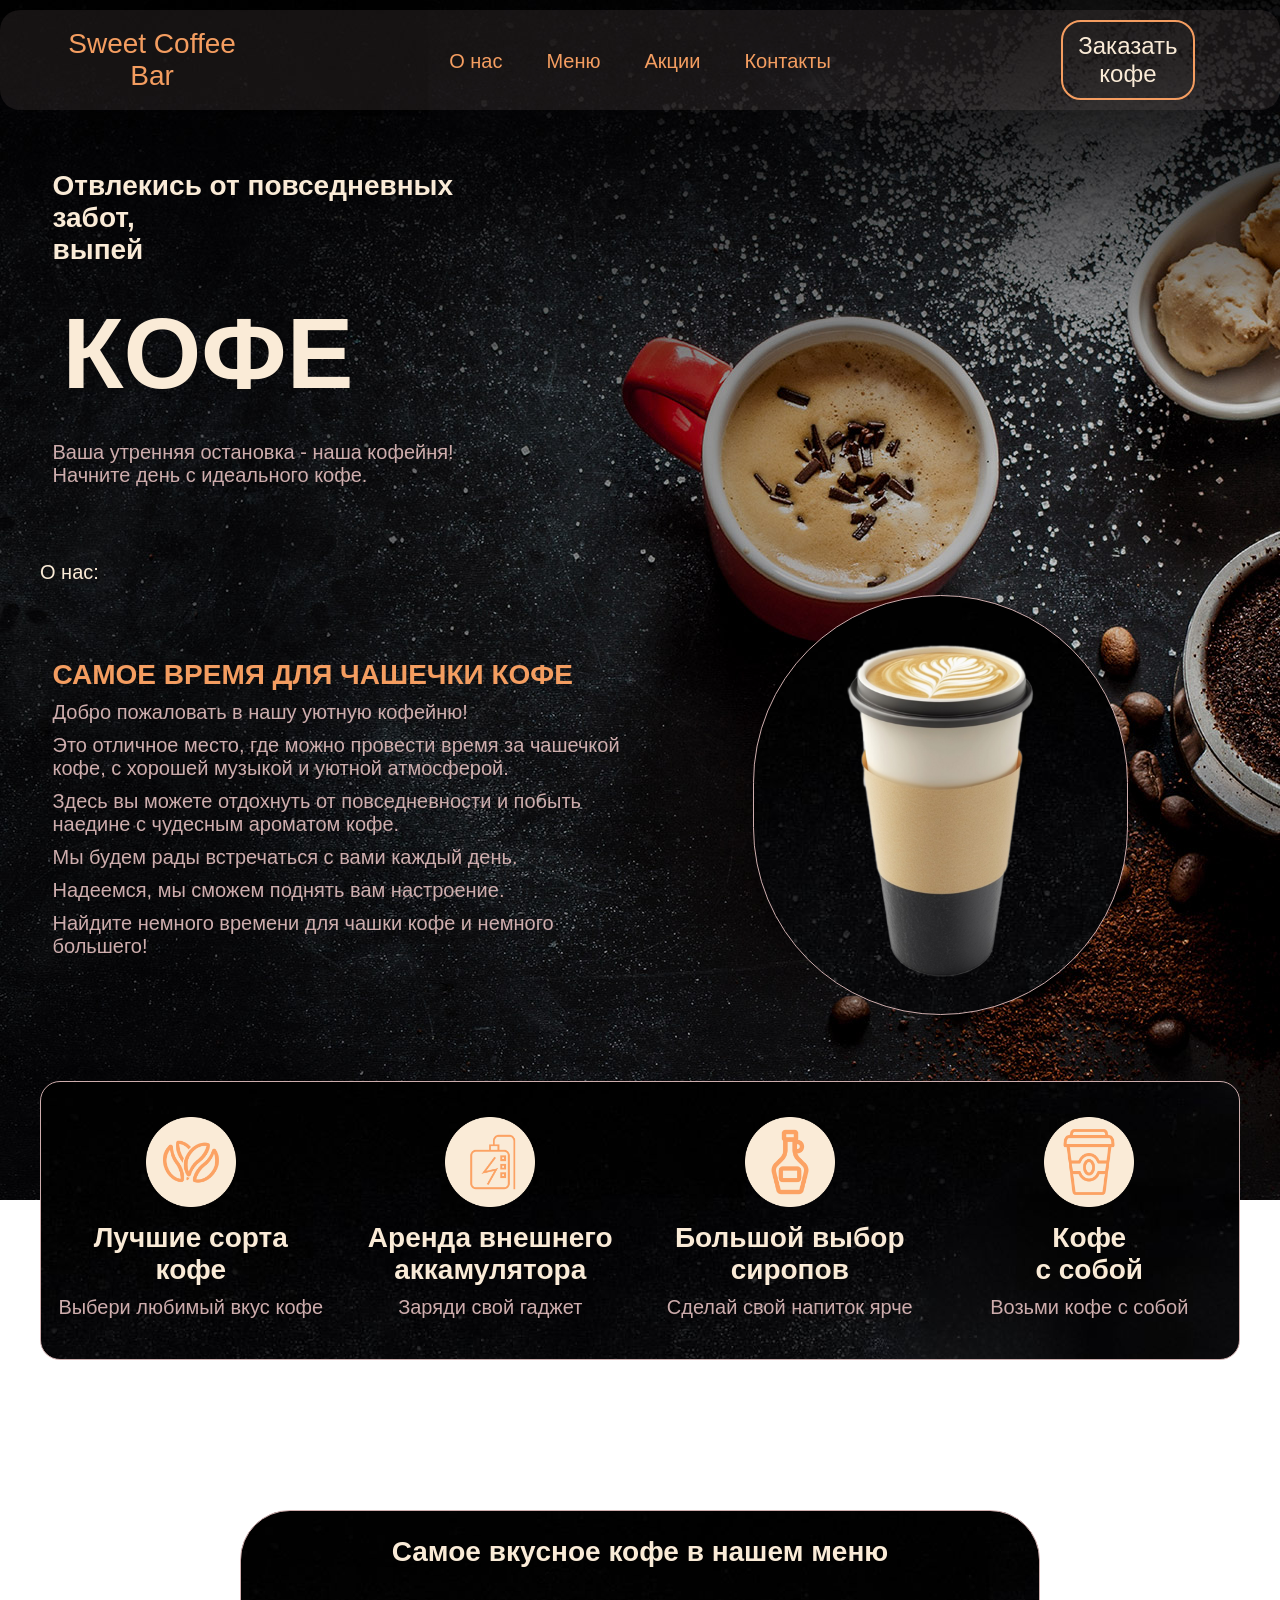
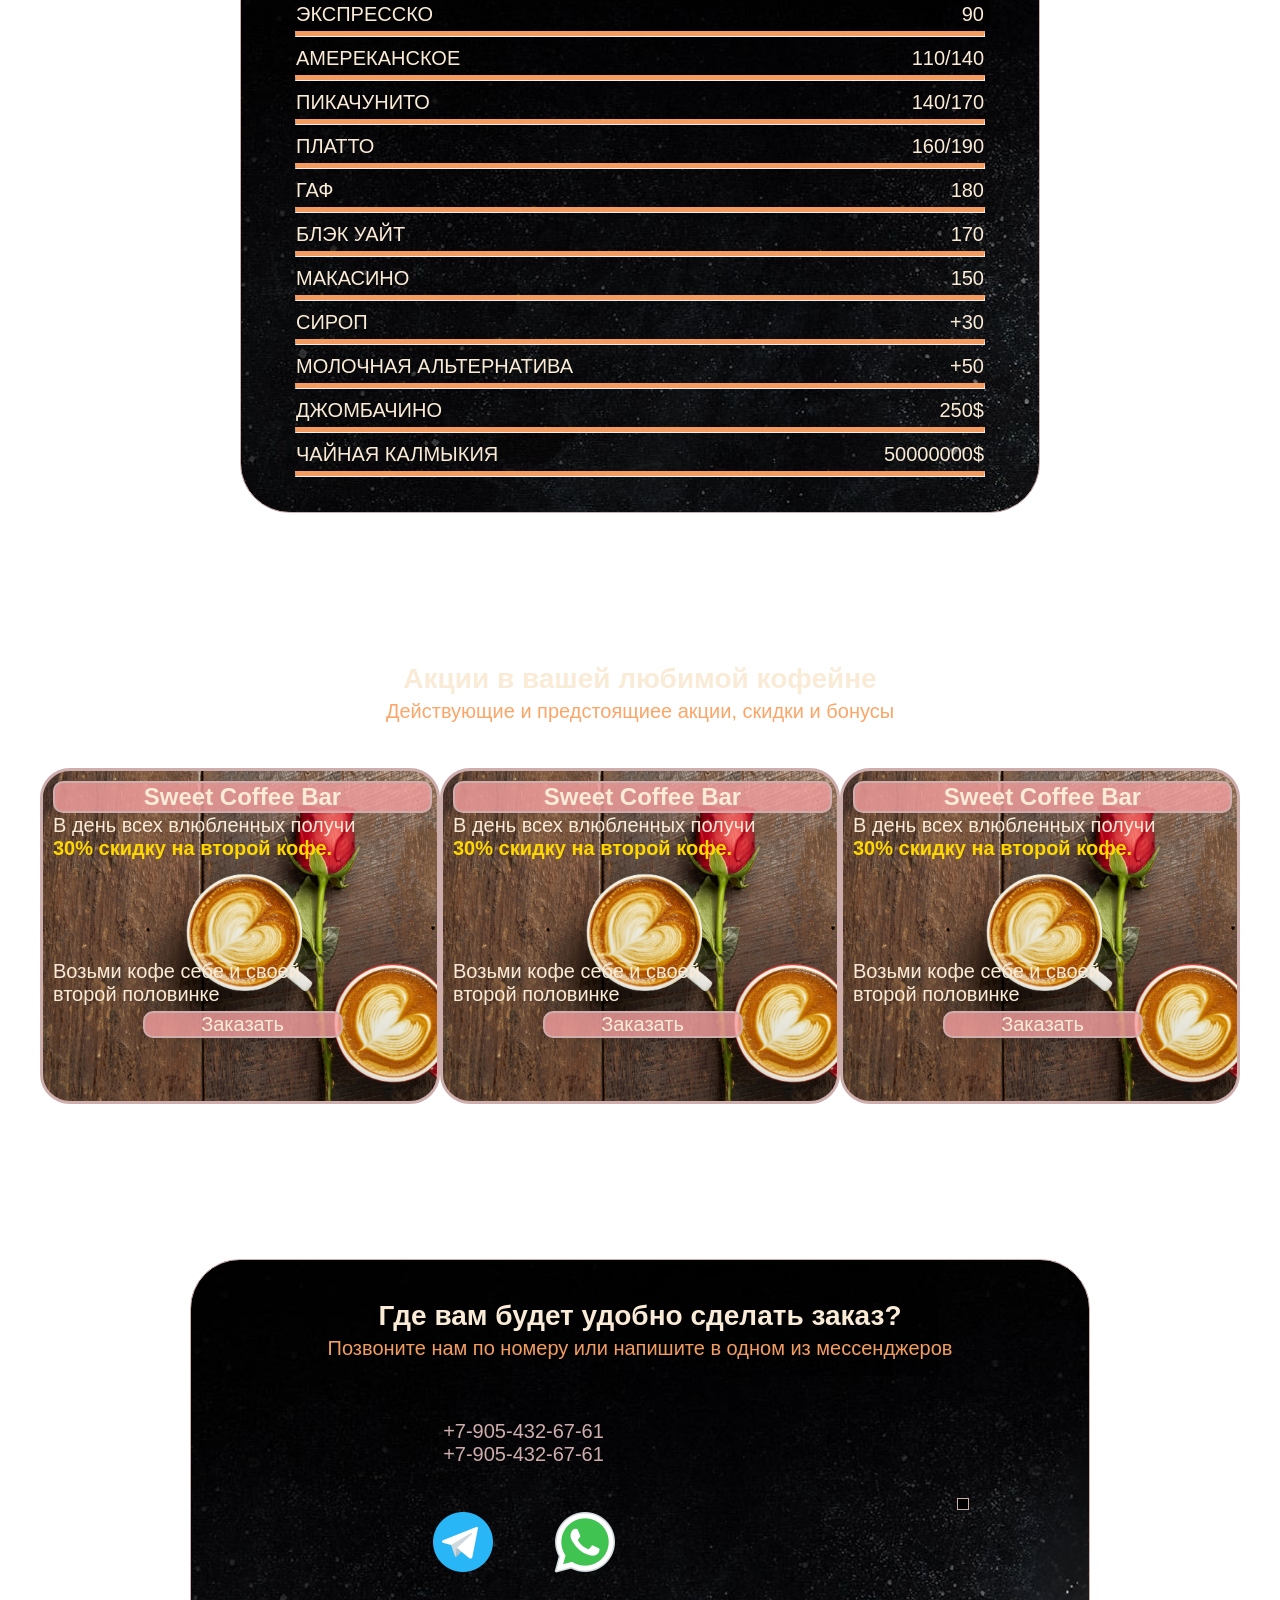
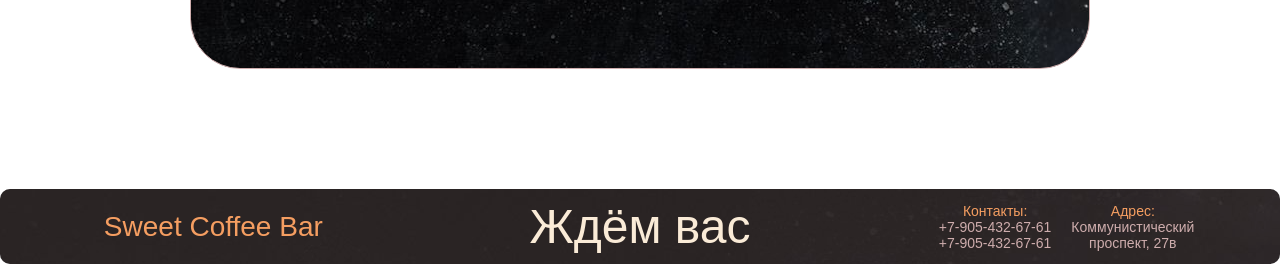
==== index.html @ d2b5ba21 "first commit" ====
<!DOCTYPE html>
<html lang="ru">
<head>
    <meta charset="UTF-8">
    <meta name="viewport" content="width=device-width, initial-scale=1.0">
    <title>Sweet Coffee Bar</title>
    <link rel="stylesheet" href="css/net.css">
    <link rel="stylesheet" href="css/style.css">
    <link rel="stylesheet" href="css/media.css">
    <link rel="shortcut icon" href="./img/icons/coffee.png" type="image/x-icon">
</head> 
<body>
    <header class="header">
        <div class="header__up row">
            <div class="header__up_logo col-2 text-h2">Sweet Coffee Bar</div>
            <ul class="header__up_menu col-8 on">
                <li><a class="header__up_menu-item text-span" href="#about">О нас</a></li>
                <li><a class="header__up_menu-item text-span" href="#menu">Меню</a></li>
                <li><a class="header__up_menu-item text-span off" href="#bonus">Акции</a></li>
                <!-- <li><a class="header__up_menu-item text-span off" href="#">Галерея</a></li> -->
                <li><a class="header__up_menu-item text-span" href="#contacts">Контакты</a></li>
            </ul>
            <div class="header__up_right col-2"><a href="#order" class="header__up_right-href text-h2">Заказать <br class="br__on_1725"> кофе</a></div>
        </div>
        <div class="container">
            <div class="header__down row">
                <div class="header__down_text col-12">
                    <h2 class="header__down_text-h2 text-h2">Отвлекись от повседневных забот, <br> выпей</h2>
                    <h1 class="header__down_text-h1 text-h1">КОФЕ</h1>
                    <p class="header__down_text-p text-p">Ваша утренняя остановка - наша кофейня! Начните день с идеального кофе.</p>
                </div>
            </div>
        </div>
    </header>
    <main>
        <section class="about" id="about">
            <div class="container">
                <span class="about__row_left-span text-span">О нас:</span>
                <div class="about__row row">
                    <div class="about__row_left col-6">
                        <h2 class="about__row_left-h2 text-h2">Самое время для чашечки кофе</h2>
                        <p class="about__row_left-p text-p">Добро пожаловать в нашу уютную кофейню!</p>
                        <p class="about__row_left-p text-p">Это отличное место, где можно провести время за чашечкой кофе, с хорошей музыкой и уютной атмосферой.</p>
                        <p class="about__row_left-p text-p text__off_960">Здесь вы можете отдохнуть от повседневности и побыть наедине с чудесным ароматом кофе.</p>
                        <p class="about__row_left-p text-p text__off_360">Мы будем рады встречаться с вами каждый день.</p>
                        <p class="about__row_left-p text-p text__off_960">Надеемся, мы сможем поднять вам настроение.</p>
                        <p class="about__row_left-p text-p text__off_710">Найдите немного времени для чашки кофе и немного большего!</p>
                    </div>
                    <div class="about__row_right col-6">
                        <img src="/img/menu__cup.png" alt="cup" class="about__row_right-cup" width="375px" height="420px">
                    </div>
                </div>
                <div class="about__row_down-flex row">
                    <div class="about__row_down-flex-item col-3">
                        <h2 class="about__row_down-flex-item-h2 text-h2">Лучшие <br class="br__on-860"> сорта <br> кофе</h2>
                        <span class="about__row_down-flex-item-span text-span about__off_860">Выбери любимый вкус кофе</span>
                    </div>
                    <div class="about__row_down-flex-item icon-2 col-3">
                        <h2 class="about__row_down-flex-item-h2 text-h2 h2_off-1380px">Аренда <br class="br__on-860"> внешнего <br> аккамулятора</h2>
                        <h2 class="about__row_down-flex-item-h2 text-h2 h2_on-1380px">Аренда <br> Power <br class="br__on-860"> Bank</h2>
                        <span class="about__row_down-flex-item-span text-span about__off_860">Заряди свой гаджет</span>
                    </div>
                    <div class="about__row_down-flex-item icon-3 col-3">
                        <h2 class="about__row_down-flex-item-h2 text-h2">Большой <br class="br__on-860"> выбор <br> сиропов</h2>
                        <span class="about__row_down-flex-item-span text-span about__off_860">Сделай свой напиток ярче</span>
                    </div>
                    <div class="about__row_down-flex-item icon-4 col-3">
                        <h2 class="about__row_down-flex-item-h2 text-h2">Кофе <br> с <br class="br__on-860"> собой</h2>
                        <span class="about__row_down-flex-item-span text-span about__off_860">Возьми кофе с собой</span>
                    </div>
                </div>
            </div>
        </section>
        <section class="menu" id="menu">
            <div class="container">
                <div class="menu__row row">
                    <div class="menu__center col-12">
                        <div class="menu__header row">
                            <h2 class="menu__header_text text-h2">Самое вкуcное кофе в нашем меню</h2>
                        </div>
                        <div class="menu__header_row row">
                            <span class="menu__header_row-item">Экспресско</span>
                            <span class="menu__header_row-item-right">90</span>
                        </div>
                        <hr>
                        <div class="menu__header_row row">
                            <span class="menu__header_row-item">Амереканское</span>
                            <span class="menu__header_row-item-right">110/140</span>
                        </div>
                        <hr>
                        <div class="menu__header_row row">
                            <span class="menu__header_row-item">Пикачунито</span>
                            <span class="menu__header_row-item-right">140/170</span>
                        </div>
                        <hr>
                        <div class="menu__header_row row">
                            <span class="menu__header_row-item">Платто</span>
                            <span class="menu__header_row-item-right">160/190</span>
                        </div>
                        <hr>
                        <div class="menu__header_row row">
                            <span class="menu__header_row-item">Гаф</span>
                            <span class="menu__header_row-item-right">180</span>
                        </div>
                        <hr>
                        <div class="menu__header_row row">
                            <span class="menu__header_row-item">Блэк Уайт</span>
                            <span class="menu__header_row-item-right">170</span>
                        </div>
                        <hr>
                        <div class="menu__header_row row">
                            <span class="menu__header_row-item">Макасино</span>
                            <span class="menu__header_row-item-right">150</span>
                        </div>
                        <hr>
                        <div class="menu__header_row row">
                            <span class="menu__header_row-item">Сироп</span>
                            <span class="menu__header_row-item-right">+30</span>
                        </div>
                        <hr>
                        <div class="menu__header_row row">
                            <span class="menu__header_row-item">Молочная альтернатива</span>
                            <span class="menu__header_row-item-right">+50</span>
                        </div>
                        <hr>
                        <div class="menu__header_row row">
                            <span class="menu__header_row-item">Джомбачино</span>
                            <span class="menu__header_row-item-right">250$</span>
                        </div>
                        <hr>
                        <div class="menu__header_row row">
                            <span class="menu__header_row-item">Чайная Калмыкия</span>
                            <span class="menu__header_row-item-right">50000000$</span>
                        </div>
                        <hr class="menu__header_hr-end">
                    </div>
                </div>
            </div>
        </section>
        <section class="bonus" id="bonus">
            <div class="container">
                <div class="bonus__header row">
                    <h2 class="bonus__header_h2 text-h2">Акции в вашей любимой кофейне</h2>
                </div>
                <div class="bonus__header row">
                    <span class="bonus__header_span text-span">Действующие и предстоящиее акции, скидки и бонусы</span>
                </div>
                <div class="bonus__cards row">
                    <div class="bonus__cards_item col-4">
                        <h3 class="bonus__cards_item-h3 text-h3">Sweet Coffee Bar</h3>
                        <span class="bonus__cards_item-span text-span">В день всех влюбленных получи <strong>30% скидку на второй кофе.</strong></span>
                        <span class="bonus__cards_item-span-bottom text-span">Возьми кофе себе и своей второй половинке</span>
                        <span class="bonus__cards_item-span-href button text-span"><a href="#order">Заказать</a></span>
                    </div>
                    <div class="bonus__cards_item col-4">
                        <h3 class="bonus__cards_item-h3 text-h3">Sweet Coffee Bar</h3>
                        <span class="bonus__cards_item-span text-span">В день всех влюбленных получи <strong>30% скидку на второй кофе.</strong></span>
                        <span class="bonus__cards_item-span-bottom text-span">Возьми кофе себе и своей второй половинке</span>
                        <span class="bonus__cards_item-span-href button text-span"><a href="#order">Заказать</a></span>
                    </div>
                    <div class="bonus__cards_item col-4">
                        <h3 class="bonus__cards_item-h3 text-h3">Sweet Coffee Bar</h3>
                        <span class="bonus__cards_item-span text-span">В день всех влюбленных получи <strong>30% скидку на второй кофе.</strong></span>
                        <span class="bonus__cards_item-span-bottom text-span">Возьми кофе себе и своей второй половинке</span>
                        <span class="bonus__cards_item-span-href button text-span"><a href="#order">Заказать</a></span>
                    </div>
                </div>
            </div>
        </section>
        <section class="gallery off-before" id="gallery">
            <div class="container">
                <div class="gallery__cards row">
                    <div class="gallery__cards_item item-1 col-3 col-Lg-6"></div>
                    <div class="gallery__cards_item item-2 col-3 col-Lg-6"></div>
                    <div class="gallery__cards_item item-3 col-3 col-Lg-6"></div>
                    <div class="gallery__cards_item item-4 col-3 col-Lg-6"></div>
                </div>
                <div class="gallery__cards row">
                    <div class="gallery__cards_item item-5 col-3 col-Lg-6"></div>
                    <div class="gallery__cards_item item-6 col-3 col-Lg-6"></div>
                    <div class="gallery__cards_item item-7 col-3 col-Lg-6"></div>
                    <div class="gallery__cards_item item-8 col-3 col-Lg-6"></div>
                </div>
            </div>
        </section>
        <section class="order" id="order">
            <div class="container">
                <div class="order__row row">
                    <h2 class="order__row-header text-h2">Где вам будет удобно сделать заказ?</h2>
                </div>
                <div class="order__row row">
                    <span class="order__row-text text-span">Позвоните нам по номеру или напишите в одном из мессенджеров</span>
                </div>
                <div class="order__row row">
                    <div class="order__row_numbers col-6">
                        <div class="order__row_left row"><a href="tel:+79054326761" class="order__row_left-number">+7-905-432-67-61  <br> +7-905-432-67-61</a></div>
                        <div class="order__row_center row">
                            <a href="https://t.me/dead_superhero?text=Привет, можно мне Калмыкано XS!">
                                <div class="order__row_center-telegram"> </div>
                            </a>
                            <a href="https://wa.me/+79054326761?text=Привет, хочу заказать кофе!">
                                <div class="order__row_center-whatsapp"></div>
                            </a>
                         </div>
                    </div>
                    <div class="order__row_map col-6">
                        <script type="text/javascript" charset="utf-8" async src="https://api-maps.yandex.ru/services/constructor/1.0/js/?um=constructor%3A5c08304b60b162e717fe103bb5849ca849bb9a42c5a1ea8b6e6deb1cf77d9bf8&amp;width=320&amp;height=240&amp;lang=ru_RU&amp;scroll=true"></script>
                    </div>
                </div>
            </div>
        </section>
    </main>
    <footer class="footer" id="contacts">
        <div class="footer__row row">
            <div class="footer__row_logo text-h2 col-4">Sweet Coffee Bar</div>
            <div class="footer__row_text text-span col-4">Ждём вас</div>
            <div class="footer__row_contacts-date col-4">
                <div class="footer__row_contacts text-span">Контакты: <br> <span class="footer__text-span"><a href="tel:+79054326761">+7-905-432-67-61</a> <br> <a href="tel:+79054326761">+7-905-432-67-61</a></span></div>
                <div class="footer__row_contacts text-span"> <a href="https://yandex.ru/maps/39/rostov-na-donu/?from=mapframe&ll=39.630713%2C47.208196&mode=usermaps&source=mapframe&um=constructor%3A5c08304b60b162e717fe103bb5849ca849bb9a42c5a1ea8b6e6deb1cf77d9bf8&utm_source=mapframe&z=18">Адрес: <br> <span class="footer__text-span">Коммунистический <br> проспект, 27в</span></a></div>
            </div>
        </div>
    </footer>
</body>
</html>
---- css/net.css ----
:root{
    --gutter: 15px;
    --bg: orange;
}
html{
    scroll-behavior: smooth;       /*Плавная прокрутка*/
    box-sizing: border-box;
    font-size: 18px;
}
*, *:before, *:after{
    box-sizing: inherit;
} 
body,p,h1,h2,h3,span,ul,ol,li{
    margin: 0;
    padding: 0;
}
/* .header{
    background-color: var(--bg);
} */
.container{
    max-width: 1700px;
    margin: 0 auto;
    padding: 0 40px;
}
.row{
    display: flex;
    flex-wrap: wrap;
}
.row > div {
    padding: 5px;
    margin: 5px auto;
    /* background-color: wheat; */
    /* border: 2px solid rgb(0, 0, 0); */
}
.col-1{
    width: calc(8.33% - var(--gutter));
}
.col-2{
    width: calc(16.67% - var(--gutter));
}
.col-3{
    width: calc(25% - var(--gutter));
}
.col-4{
    width: calc(33.33% - var(--gutter));
}
.col-5{
    width: calc(41.67% - var(--gutter));
}
.col-6{
    width: calc(50% - var(--gutter));
}
.col-7{
    width: calc(58.33% - var(--gutter));
}
.col-8{
    width: calc(66.67% - var(--gutter));
}
.col-9{
    width: calc(75% - var(--gutter));
}
.col-10{
    width: calc(83.33% - var(--gutter));
}
.col-11{
    width: calc(91.67% - var(--gutter));
}
.col-12{
    width: calc(100% - var(--gutter));
}
@media  screen and (max-width:992px) {
    .container{
        max-width: 100%;
    }
    .col-Lg-1{
        width: calc(8.33% - var(--gutter));
    }
    .col-Lg-2{
        width: calc(16.67% - var(--gutter));
    }
    .col-Lg-3{
        width: calc(25% - var(--gutter));
    }
    .col-Lg-4{
        width: calc(33.33% - var(--gutter));
    }
    .col-Lg-5{
        width: calc(41.67% - var(--gutter));
    }
    .col-Lg-6{
        width: calc(50% - var(--gutter));
    }
    .col-Lg-7{
        width: calc(58.33% - var(--gutter));
    }
    .col-Lg-8{
        width: calc(66.67% - var(--gutter));
    }
    .col-Lg-9{
        width: calc(75% - var(--gutter));
    }
    .col-Lg-10{
        width: calc(83.33% - var(--gutter));
    }
    .col-Lg-11{
        width: calc(91.67% - var(--gutter));
    }
    .col-Lg-12{
        width: calc(100% - var(--gutter));
    }
}
@media  screen and (max-width:768px) {
    .container{
        max-width: 100%;
    }
    .col-Lg-1{
        width: calc(8.33% - var(--gutter));
    }
    .col-Lg-2{
        width: calc(16.67% - var(--gutter));
    }
    .col-Lg-3{
        width: calc(25% - var(--gutter));
    }
    .col-md-4{
        width: calc(33.33% - var(--gutter));
    }
    .col-md-5{
        width: calc(41.67% - var(--gutter));
    }
    .col-md-6{
        width: calc(50% - var(--gutter));
    }
    .col-md-7{
        width: calc(58.33% - var(--gutter));
    }
    .col-md-8{
        width: calc(66.67% - var(--gutter));
    }
    .col-md-9{
        width: calc(75% - var(--gutter));
    }
    .col-md-10{
        width: calc(83.33% - var(--gutter));
    }
    .col-md-11{
        width: calc(91.67% - var(--gutter));
    }
    .col-md-12{
        width: calc(100% - var(--gutter));
    }
}
@media  screen and (max-width:576px) {
    .container{
        padding: 0 10px;
        max-width: 100%;
    }
    .col-sm-1{
        width: calc(8.33% - var(--gutter));
    }
    .col-sm-2{
        width: calc(16.67% - var(--gutter));
    }
    .col-sm-3{
        width: calc(25% - var(--gutter));
    }
    .col-sm-4{
        width: calc(33.33% - var(--gutter));
    }
    .col-sm-5{
        width: calc(41.67% - var(--gutter));
    }
    .col-sm-6{
        width: calc(50% - var(--gutter));
    }
    .col-sm-7{
        width: calc(58.33% - var(--gutter));
    }
    .col-sm-8{
        width: calc(66.67% - var(--gutter));
    }
    .col-sm-9{
        width: calc(75% - var(--gutter));
    }
    .col-sm-10{
        width: calc(83.33% - var(--gutter));
    }
    .col-sm-11{
        width: calc(91.67% - var(--gutter));
    }
    .col-sm-12{
        width: calc(100% - var(--gutter));
    }
}
---- css/style.css ----
:root{
    --accent-1: rgba(252, 162, 99, 0.97);
    --white:  antiquewhite;
    --red-gray: rgb(206, 173, 173);

}
html{   
    max-width: 1920px;
    margin: 0 auto;
}
body{
    background-image: url(../img/background.jpg);
    background-repeat: no-repeat;
    background-attachment: fixed;
    background-position-x: center;
    font-family: 'Comic Sans MS', cursive, sans-serif;
    font-size: 24px;
    font-weight: 500;
    color: var(--white);
    
}
li{
    list-style: none;
}
a{
    text-decoration: none;
    color: var(--accent-1);
}
pre{
    white-space: nowrap;
    margin: 0;
    padding: 0;
}


/* TEXT STYLE */
.text-h1{
    font-size: 164px;
}
.text-h2{
    font-size: 34px;
}
.text-h3{
    font-size: 28px;    
}
.text-p, .text-span{
    font-size: 24px;
}


/* HEADER UP*/
.header{
    padding-top: 10px;
    margin-bottom: 150px;

} 
.header__up{
    padding: 0px 50px;
    margin-bottom: 120px;
    background-color: rgba(206, 173, 173, 0.1);
    border-radius: 20px;
}
.header__up_logo{
    text-align: center;
    align-self: center;
    color: var(--accent-1);
}
.header__up_menu{
    display: flex;
    gap: 30px;
    justify-content: center;
    align-items: center;
}
.header__up_right{
    display: flex;
    align-items: center;
    justify-content: center;
}
.header__up_menu-item{
    padding: 10px 15px;
    transition: 0.5s;
    border: 2px solid transparent;
    border-radius: 20px;
}
.header__up_menu-item:hover{
    border: 2px solid var(--white);
}
.header__up_right-href  {
    text-align: center;
    color: var(--white);
    display: inline-block;
    padding: 10px 15px;
    transition: 0.5s;
    border-radius: 20px;
    border: 2px solid var(--accent-1);
}
.header__up_right-href:hover {
    transform: scale(1.02);
    background-color: transparent;
    color: var(--accent-1);
    border: 2px solid var(--accent-1);
}
.br__on_1725{
    display: none;
}
.off-before{
    display: none;
}

/* HEADER DOWN*/
.header__down {
    max-width: 490px;
    width: 100%;
}
.header__down_text {
    text-align: left;
    font-weight: 100;
}
.header__down_text-h2 {
    margin-bottom: 30px;
}
.header__down_text-h1 {
    padding-left: 10px;
    margin-bottom: 30px;
}
.header__down_text-p {
    color: var(--red-gray);
}


/* ABOUT */
.about {
    padding-top: 10px;
    margin-bottom: 75px;
}
.about__row {
    display: flex;
    justify-content: center;
    align-items: center;  
    margin-bottom: 50px;
}
.about__row_left {
    display: flex;
    flex-direction: column;
    gap: 10px;
}

.about__row_left-span {
    font-size: 30px;
    margin-bottom: 2px;
}

.about__row_left-h2 {
    text-transform: uppercase;
    color: var(--accent-1);
}

.about__row_left-p {
    color: var(--red-gray);
}

.about__row_right {
    text-align: center;
}
.about__row_right-cup {
    background-image: url(../img/background-2.png);
    border: 1px groove var(--red-gray);
    border-radius: 500px;   
}
/* ABOUT-DOWN */
.about__row_down-flex {
    padding: 30px 0;
    background-image: url(../img/background-2.png);
    border: 1px solid var(--red-gray);
    border-radius: 20px;
}
.about__row_down-flex-item {
    padding-top: 150px;
    display: flex;
    flex-direction: column;
    align-items: center;
    background-image: url(../img/icons/coffee-beans-roast-brew-svgrepo-com.png);
    background-size: 90px;
    background-repeat: no-repeat;
    background-position: top;   
}
.icon-2 {
    background-image: url(../img/icons/power-bank.png);
}
.icon-3 {
    background-image: url(../img/icons/syrup.png);
}
.icon-4 {
    background-image: url(../img/icons/coffee.png);
}

.about__row_down-flex-item-h2 {
    text-align: center;
    padding: 100px 0 10px;
}
.h2_on-1380px {
    display: none;
}
.about__row_down-flex-item-span {
    text-align: center;
    color: var(--red-gray);
}
.br__on-860{
    display: none;
}


/* MENU */
.menu {
    padding-top: 75px;
    margin-bottom: 100px;
}
.menu__header {
    padding-top: 20px;
    margin-bottom: 35px;
}
.menu__header_text {
    margin: 0 auto;
    text-align: center;
}
.menu__header_row {
    margin: 0 50px;
    display: flex;
    justify-content: space-between;
}
.menu__header_row:last-child {
    margin-bottom: 20px;
}
.menu__header_row-item {
    text-transform: uppercase;
    /* margin-bottom: 20px; */
    text-align: center;
    /* text-decoration: underline var(--accent-1) 5px;
    text-underline-offset: 10px; */
}
.menu__center.col-12{
    max-width: 800px;
    margin: 0 auto;
    background-image: url(../img/background-2.png); 
    border: 1px groove var(--red-gray);
    border-radius: 50px; 
}
hr{
    margin: 5px auto 10px;
    padding: 0;
    max-width: 690px;
    width: 95%;
    border-top: 5px solid var(--accent-1);
    color: var(--accent-1);
}
hr.menu__header_hr-end{
    margin-bottom: 30px;
}

/* BONUS */
.bonus {   
    padding-top: 50px; 
    margin-bottom: 150px;
}
.bonus__header {

}
.bonus__header_h2 {
    margin: 0 auto 5px;
}
.bonus__header_span {
    color: var(--accent-1);
    margin: 0 auto 40px;
}
.bonus__cards { 

}
.bonus__cards_item.col-4 {
    color: var(--white);
    padding-left: 10px;
    border: 3px solid var(--red-gray);
    border-radius: 30px;
    width: 495px;
    height: 420px;
    background-image: url(../img/bonus/8-march.jpg);
    background-repeat: no-repeat;
    background-size: cover;
}
.bonus__cards_item-h3 {
    margin-top: 5px;
    background-color: rgba(245, 161, 161, 0.8);
    border: 2px solid var(--red-gray);
    border-radius: 10px;
    padding: 0 5px;
    text-align: center;
    margin-bottom: 10px;
}
.bonus__cards_item-span {
    display: inline-block;
    max-width: 320px;
    margin-bottom: 120px;

}
.bonus__cards_item-span-bottom {
    display: inline-block;
    max-width: 350px;
    margin-bottom: 10px;
}
.bonus__cards_item-span-href.button{
    margin: 0 auto;
    max-width: 200px;
    text-align: center;
    display: block;
    background-color: rgba(245, 161, 161, 0.8);
    border: 2px solid var(--red-gray);
    border-radius: 10px;
    padding: 0 5px;
    transition: 0.5s;
}


.bonus__cards_item-span-href.button:hover{
    cursor: pointer;
    transform: scale(1.1);
    background-color: transparent;
    background-color: rgba(245, 161, 161, 0.8);
}
strong{
    color: rgb(254, 216, 0);
}
.bonus__cards_item-span-href.button.text-span > a{
    color: var(--white);
}

/* GALLERY */
.gallery {

}
.gallery__cards {

}
.gallery__cards_item {
    background-size: contain;
    height: 20vh;
    background-image: url(../img/Joke/Vasabi.jpg);
    background-repeat: no-repeat;

}
.item-1 {
}
.item-2 {
}
.item-3 {
}
.item-4 {
}
.item-5 {
}
.item-6 {
}
.item-7 {
}
.item-8 {
}

/* ORDER */
.order>.container {
    padding: 40px 10px;
    max-width: 900px;
    background-image: url(../img/background-2.png); 
    border: 1px groove var(--red-gray);
    border-radius: 50px; 
    margin-bottom: 120px;
}
.order__row {
    
}
.order__row-header {
    text-align: center;
    margin: 0 auto 5px;;
}
.order__row-text {
    max-width: 750px;
    text-align: center;
    margin: 0 auto 20px;
    color: var(--accent-1);
}
.order__row_left {
    width: 100%;
    justify-content: center;
    color: var(--red-gray);
    padding-top: 30px;
    margin-bottom: 40px;
}
.order__row_left-number {
    color: var(--red-gray);
}
.order__row_center{
    justify-content: center;
    align-items: center;
    display: flex;
    flex-wrap: nowrap;
    gap: 50px;
    margin-bottom: 40px;
}
.order__row_center-telegram {
    width: 72px;
    height: 72px;
    background-image: url(../img/nets/telegram.png);
    background-size: cover;
    transition: 0.5s;
}
.order__row_center-whatsapp {
    background-image: url(../img/nets/whatsapp.png);
    background-size: cover;
    width: 72px;
    height: 72px;
    transition: 0.5s;
}
.order__row_center-whatsapp:hover, .order__row_center-telegram:hover {
    transform: scale(1.1);
    cursor: pointer;
}
.order__row_map{
    align-self: center;
    border: 1px solid var(--red-gray);
    background-image: url(../img/background-2.png);
    width: auto;
}


/* FOOTER */
.footer {
    background-image: url(../img/background-2.png); 
    border-radius: 10px;
}
.footer__row{
    text-align: center;
    align-items: center;
    justify-content: center;
    /* height: 180px; */
    background-color: rgba(206, 173, 173, 0.2);
    border-radius: 10px;
}
.footer__row_logo.text-h2 {
    display: inline-block;
    color: var(--accent-1);
}
.footer__row_adress {
    display: block;
}
.footer__row_contacts-date{
    display: flex;  
    gap: 20px;
    justify-content: center;
}
.footer__row_contacts {
    display: block;
    font-size: 20px;
    color: var(--accent-1);
}
.footer__row_text {
    display: block;
    font-size: 48px;
}

.footer__text-span, .footer__text-span>a{
    color: var(--red-gray);
}
---- css/media.css ----
@media screen and (max-width:1725px){
    .header__up_logo{
        font-size: 30px;
        text-align: center;
    }
    .header__up_right-href  {
        font-size: 30px;
        text-align: center;
    }
    .header__up_menu{
        gap: 30px;
    }
    .br__on_1725{
        display: block;
    }
} 



@media screen and (max-width:1280px){
    .header{
        margin-bottom: 50px;
    } 
    .header__up{
        margin-bottom: 50px;
    }
    .header__up_menu{
        gap: 10px;
    }
    .text-h1{
        font-size: 100px;
    }
    .text-h2{
        font-size: 28px;
    }
    .text-h3{
        font-size: 24px;
    }
    .text-p, .text-span{
        font-size: 20px;
    }
    .header__up_right-href{
        font-size: 24px;
    }
    .header__down {
        max-width: 460px;
    }

    .space{
        display: none;
    }


    .menu__header_row-item{
        font-size: 20px;
    }
    .menu__header_row-item-right{
        font-size: 20px;
    }


    .bonus__cards_item.col-4 {
        width: 400px;
        height: 336px;
    }
    .bonus__cards_item-h3 {
        margin-bottom: 1px;
    }
    .bonus__cards_item-span {
        margin-bottom: 100px;
    }
    .bonus__cards_item-span-bottom {
        max-width: 300px;
        margin-bottom: 5px;
    }
    .footer__row_text {
        font-size: 48px;
    }
    .order__row_left-number {
        font-size: 20px;
    }
    .footer__row_contacts {
        max-width: 270px;
        font-size: 14px;
    }
} 
@media screen and (max-width:1080px){
    .header__up_menu{
        gap: 2px;
    }
    .text-h1{
        font-size: 72px;
    }
    .text-h2{
        font-size: 22px;
    }
    .text-h3{
        font-size: 18px;
    }
    .text-p, .text-span{
        font-size: 16px;
    }
    .header__up{
        padding: 0px 25px;
    }
    .header__up_menu-item{
        padding: 5px 8px;
    }
    .header__down {
        max-width: 380px;;
    }

    .about__row_right-cup{
        width: 300px;
        height: 320px;
    }  
    .text__off_960{
        display: none;
    }

    .menu__center.col-12{
        width: 70%;
    }
    .menu__header_row{
        margin: 0 auto;
        width: 70%;
    }
    .menu__header_row-item{
        font-size: 16px;
    }
    .menu__header_row-item-right{
        font-size: 16px;
    }
    hr{
        /* max-width: 690px; */
        width: 70%;
    }

    .bonus__cards_item-h3 {
        margin-bottom: 10px;
    }
    .bonus__cards_item-span {
        width: 70%;
        margin-bottom: 150px;
    }

    .order>.container {
        width: 80%;;
    }

    .footer {
        padding-left: 5px;
        padding-right: 5px;
    }
    .footer__row_text {
        font-size: 40px;
    }
    .footer__row_contacts {
        font-size: 12px;
    }
}  

@media screen and (max-width:860px){
    .br__on-860{
        display: block;
    }
    .about__row_down-flex-item-span {
        max-width: 140px;
        text-align: center;
    }
    .about__off_860{
        display: none;
    }
    .footer__row_contacts-date{
        flex-direction: column;
    }
}

@media screen and (max-width:750px){
    .off{
        display: none;
    }
    .header__up{
        margin: 0px 20px 120px;
    }
    .header__up_right-href  {
        padding: 5px 8px;
        font-size: 18px;
    }
    .header__up_right.col-2{
        align-self: center;
        margin: 0 auto;
        padding: 0;
    }
    .text__off_710{
        display: none;
      }

    .about__row_down-flex{
        display: grid;
        grid-template-columns: repeat(2, 1fr);
        grid-template-rows: repeat(2, 1fr);
    }
    .col-3{
        width: 100%;
    }
    .about__row_down-flex {
        padding: 30px 70px;
        margin-left: 50px ;
        margin-right: 50px;

    }
    .about__row_down-flex-item-h2 {
        padding-bottom: 0;
    }
    .about__row_down-flex-item-span {
        margin-bottom: 20px;
    }
    .about__row_right-cup{
        width: 200px;
        height: 220px;
    }  

    .menu__header_text {
        max-width: 250px;
    }
    .menu__header_row-item{
        font-size: 10px;
    }
    .menu__header_row-item-right{
        font-size: 10px;
    }

    .order__row_right{
        gap: 30px;
    }
    .order__row-header {
        width: 70%;
    }
    .order__row-text {
        width: 80%;
    }
    .order__row_right-telegram {
        width: 48px;
        height: 48px;
    }
    .order__row_right-whatsapp {
        width: 48px;
        height: 48px;
    }
    .footer__row{
        height: 180px;
    }
    .footer__row_text {
        font-size: 25px;
    }
    .footer__row_logo.text-h2 {
        width: 110px;
    }


    .header__up.row{
        margin-bottom: 60px;
    }
    .header{
        margin-bottom: 50px;
    }
    .about {
        margin-bottom: 10px;
    }
    .menu {
        padding-top: 50px;
        margin-bottom: 10px;
    }
    .bonus {   
        padding-top: 50px; 
        margin-bottom: 10px;
    }
    .bonus__header_span {
        margin-bottom:20px;
    }
    .order {
        padding-top: 50px;
        margin-bottom: 50px;
    }
    .order>.container {

        margin-bottom: 0px;
    }
}   
@media screen and (max-width:550px){
    .text-h1{
        font-size: 48px;
    }
    .text-h2{
        font-size: 14px;
    }
    .text-h3{
        font-size: 13px;
    }
    .text-p, .text-span{
        font-size: 12px;
    }
    .header{
        margin-bottom: 30px;
    } 
    .header__up{
        margin-bottom: 30px;
    }
    .header__down {
        max-width: 280px;
    }
    .header__up_right-href  {
        font-size: 10px;
    }
    .about__row_down-flex{
        padding: 20px 0;
        grid-template-columns: repeat(1, 1fr);
    }

    .order__row_left-number {
        font-size: 14px;
    }
    .order__row {
        display: flex;
        flex-direction: column;
    }
    .footer__row_text {
        font-size: 34px;
    }
    .footer__row_logo.text-h2 {
        font-size: 24px;
    }
    .order__row_center-telegram, .order__row_center-whatsapp {
        width: 48px;
        height: 48px;
   
} 

@media screen and (max-width:360px){
    .text__off_360{
        display: none;
    }
    .br__on-860{
        display: none
    }
}
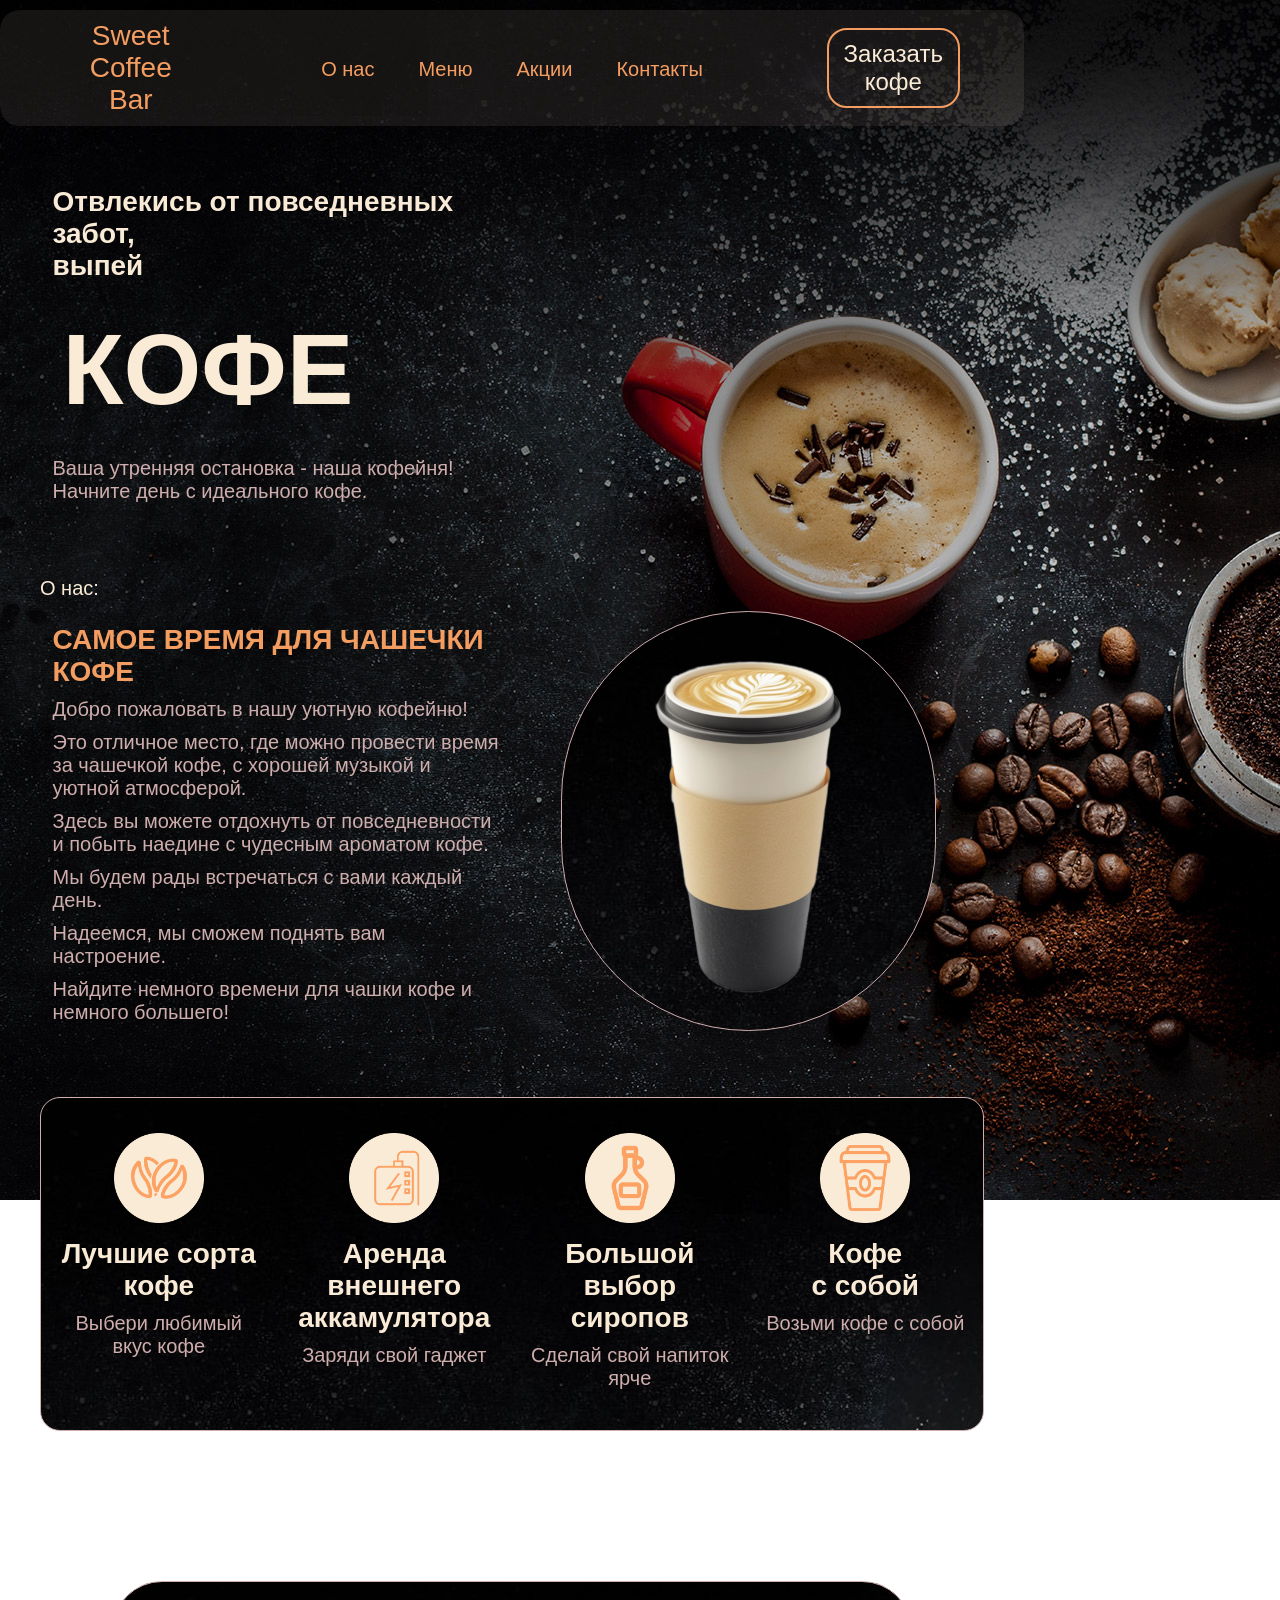
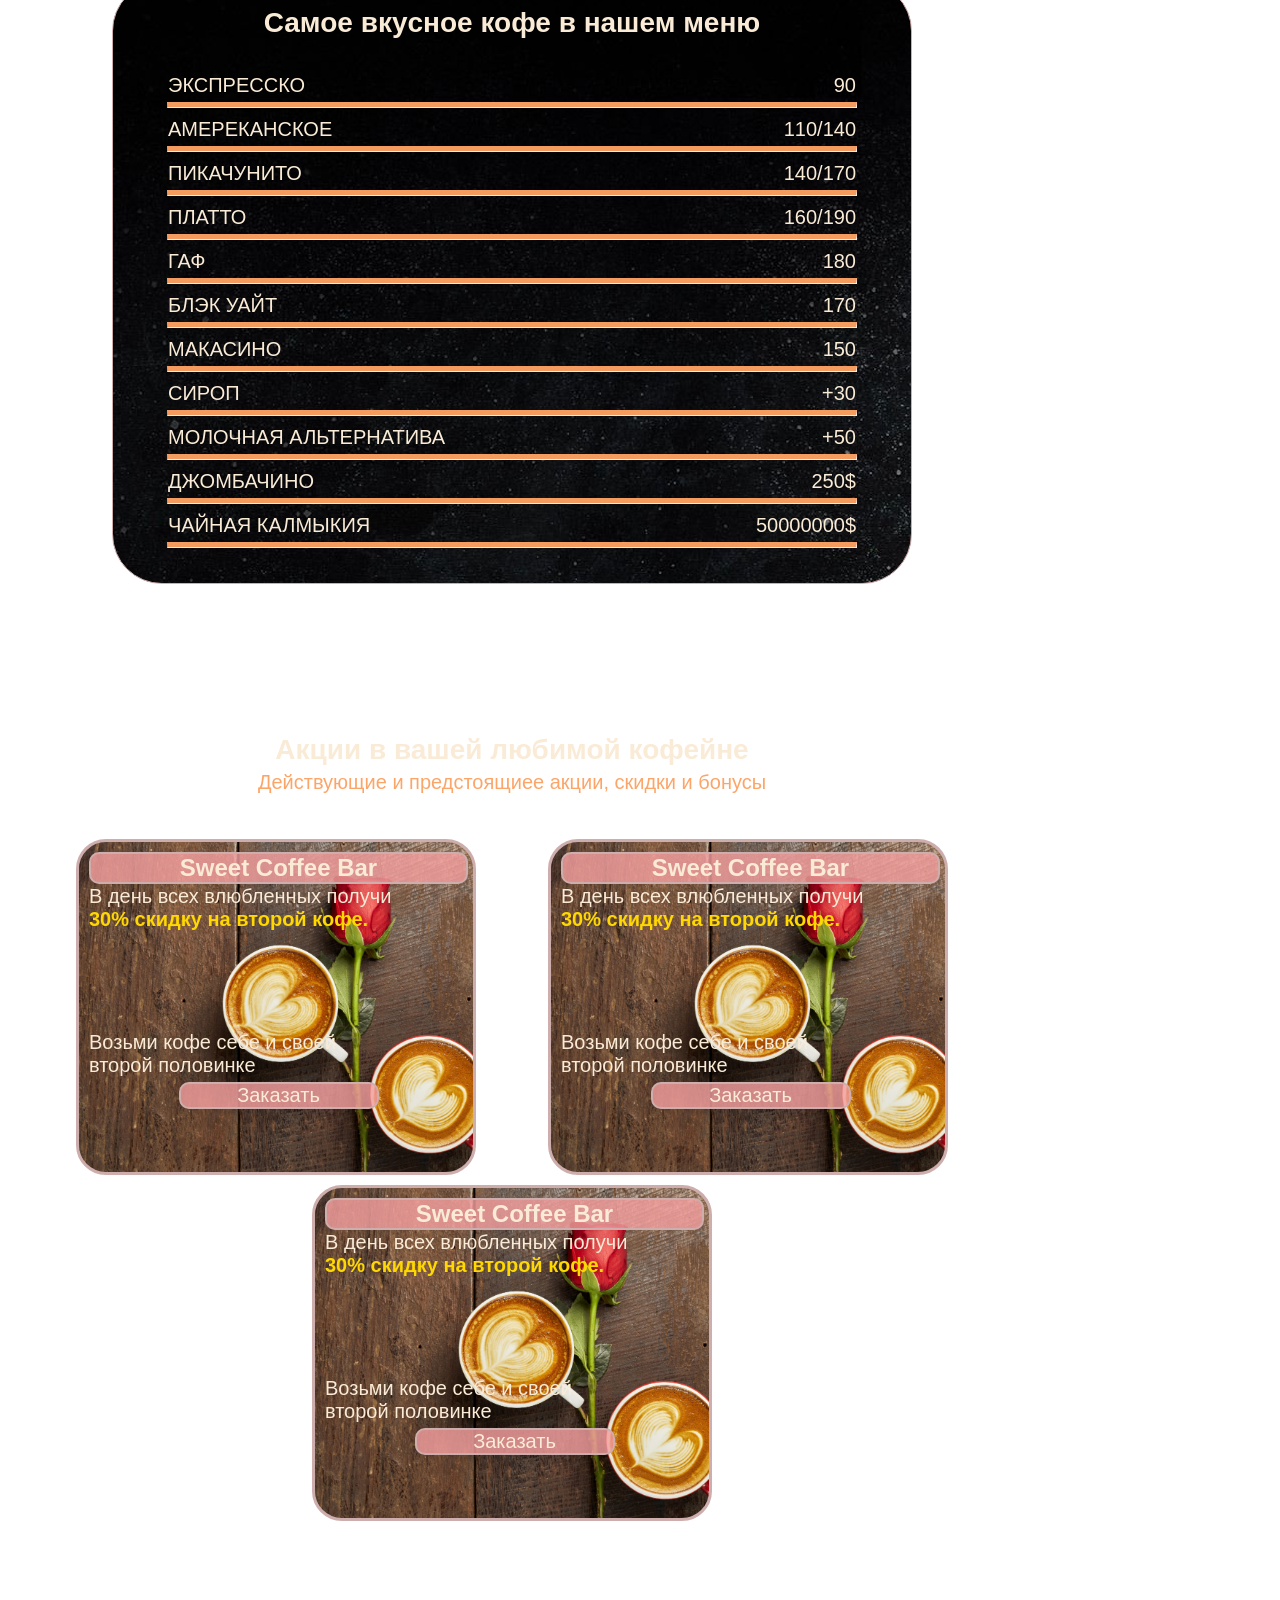
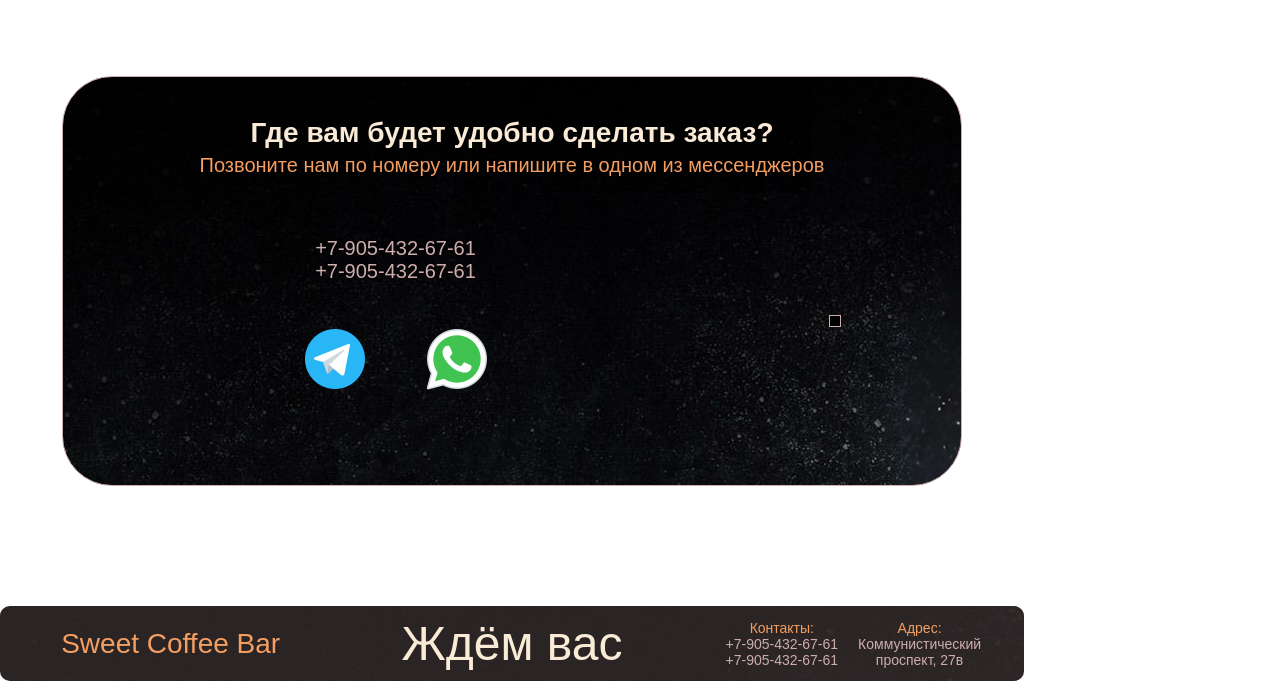
==== commit 053a79fb: "last commit" ====
--- a/index.html
+++ b/index.html
@@ -47,7 +47,7 @@
                         <p class="about__row_left-p text-p text__off_710">Найдите немного времени для чашки кофе и немного большего!</p>
                     </div>
                     <div class="about__row_right col-6">
-                        <img src="/img/menu__cup.png" alt="cup" class="about__row_right-cup" width="375px" height="420px">
+                        <img src="img/menu__cup.png" alt="cup" class="about__row_right-cup" width="375px" height="420px">
                     </div>
                 </div>
                 <div class="about__row_down-flex row">
--- a/css/style.css
+++ b/css/style.css
@@ -9,6 +9,7 @@
     margin: 0 auto;
 }
 body{
+    width: 80%;
     background-image: url(../img/background.jpg);
     background-repeat: no-repeat;
     background-attachment: fixed;
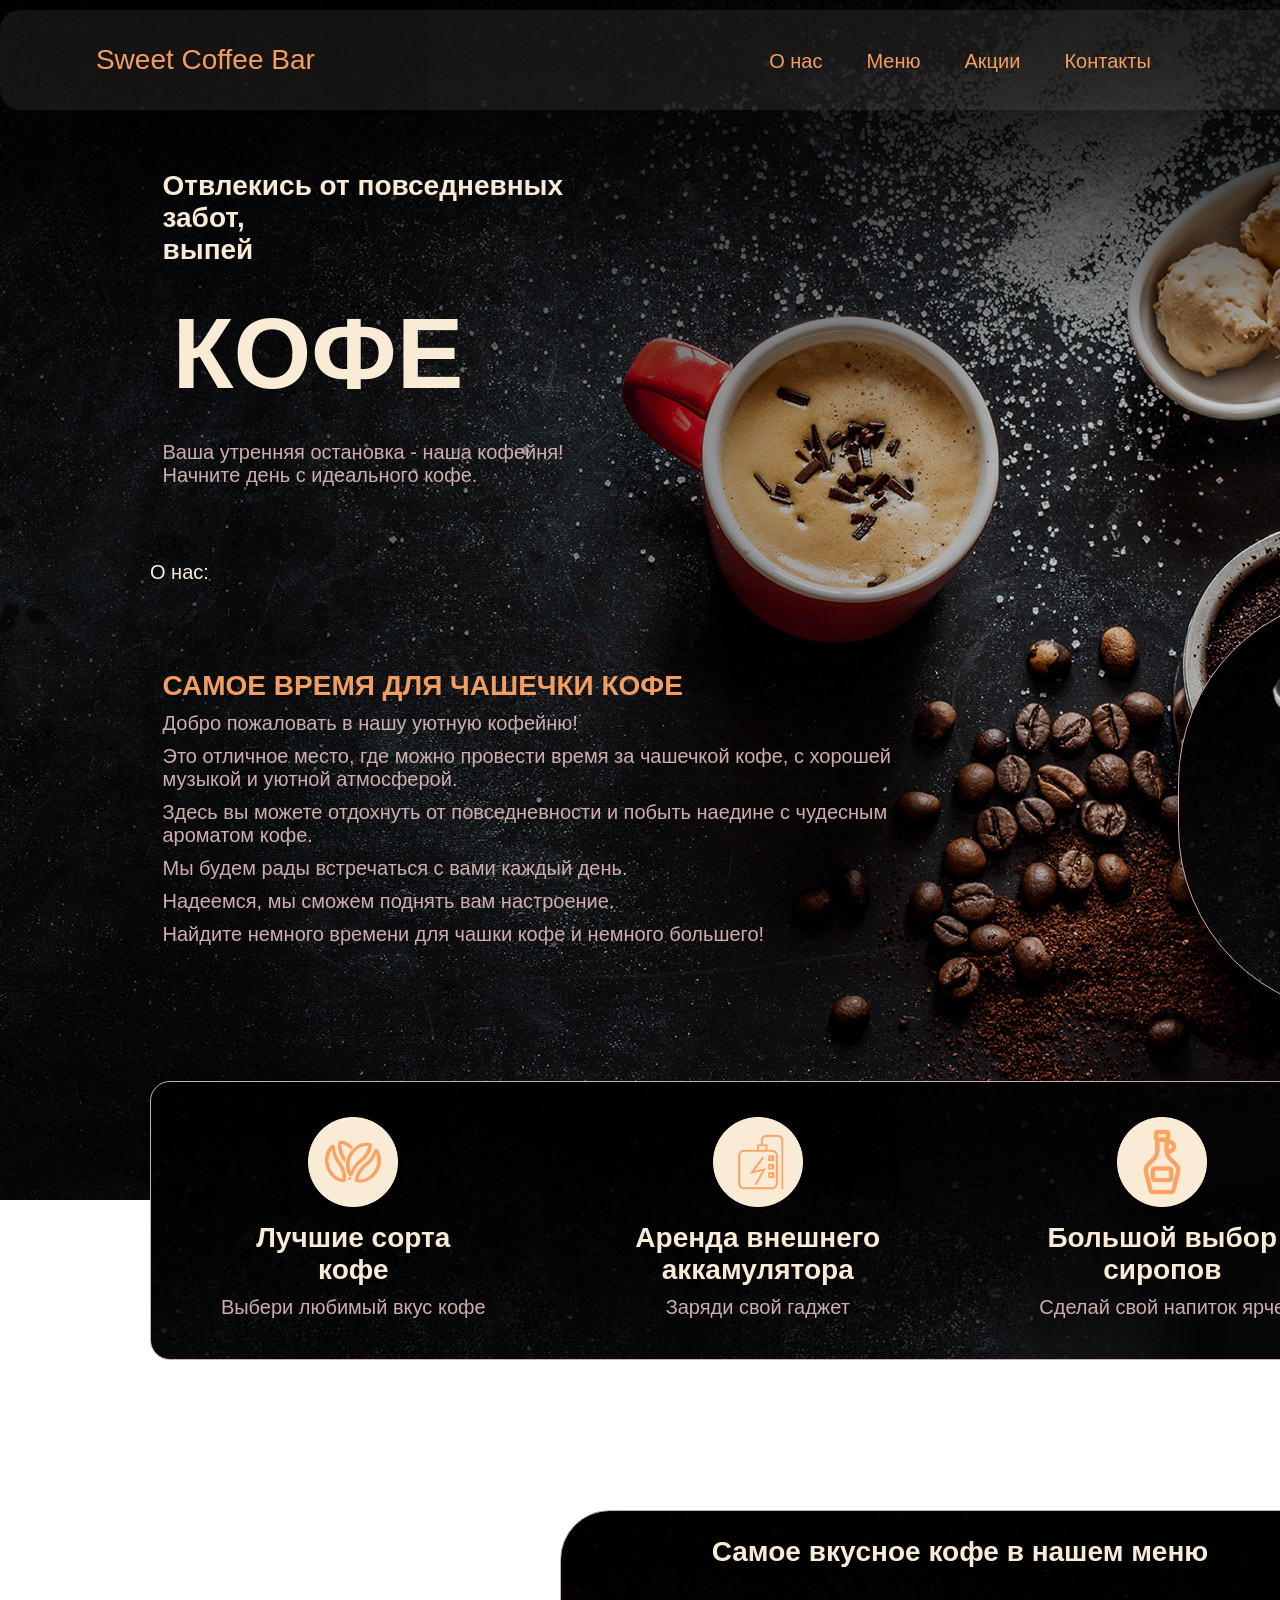
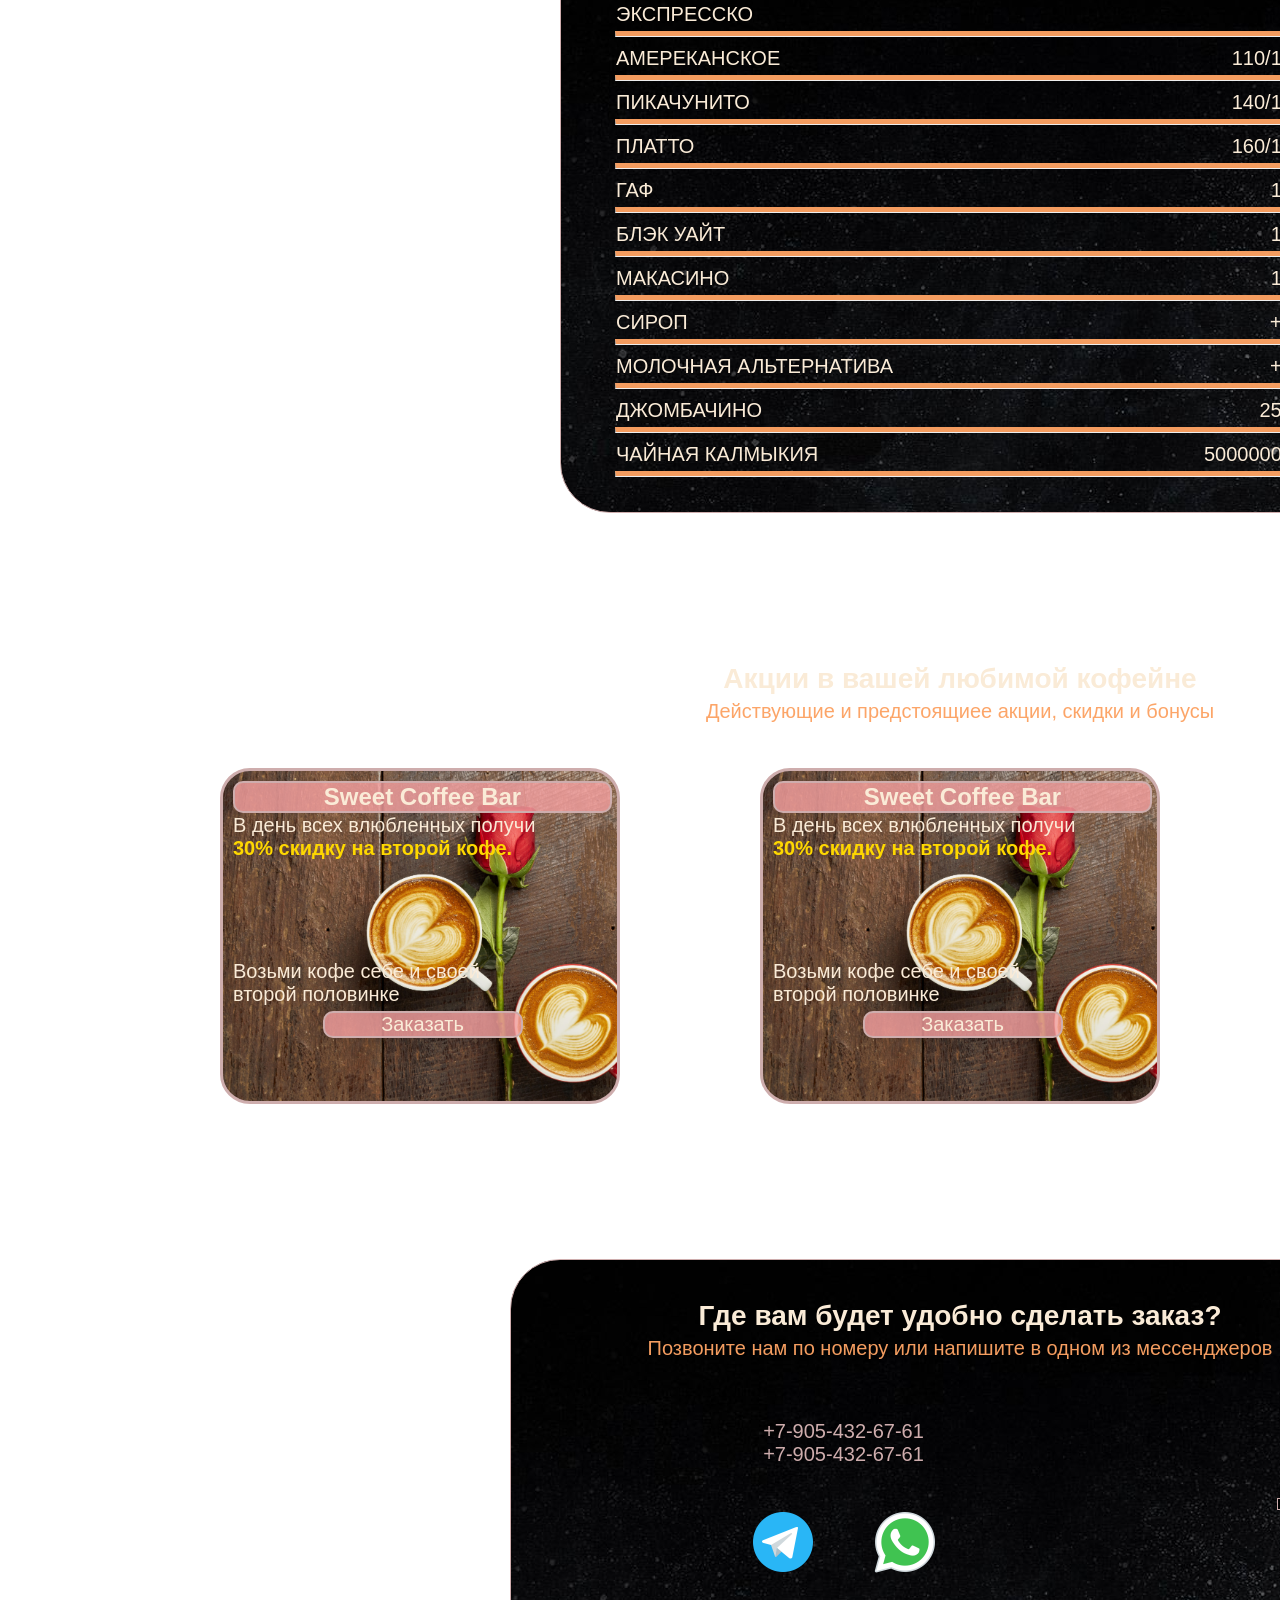
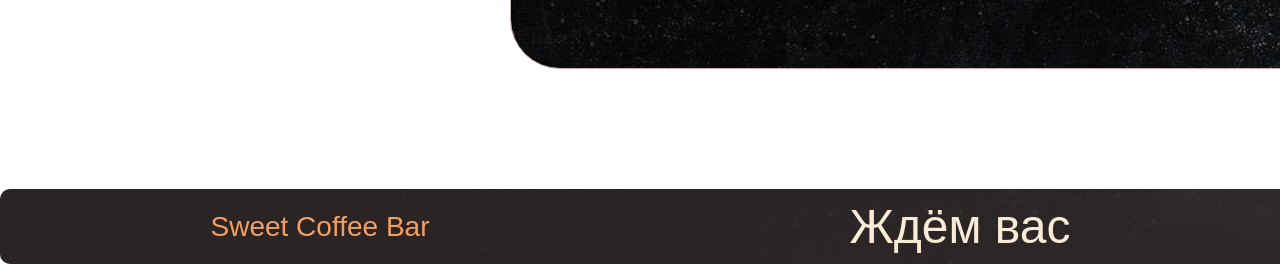
==== commit 9b950d51: "Last" ====
--- a/index.html
+++ b/index.html
@@ -4,10 +4,10 @@
     <meta charset="UTF-8">
     <meta name="viewport" content="width=device-width, initial-scale=1.0">
     <title>Sweet Coffee Bar</title>
+    <link rel="shortcut icon" href="img/icons/coffee.png" type="image/x-icon">
     <link rel="stylesheet" href="css/net.css">
     <link rel="stylesheet" href="css/style.css">
     <link rel="stylesheet" href="css/media.css">
-    <link rel="shortcut icon" href="./img/icons/coffee.png" type="image/x-icon">
 </head> 
 <body>
     <header class="header">
@@ -47,7 +47,7 @@
                         <p class="about__row_left-p text-p text__off_710">Найдите немного времени для чашки кофе и немного большего!</p>
                     </div>
                     <div class="about__row_right col-6">
-                        <img src="img/menu__cup.png" alt="cup" class="about__row_right-cup" width="375px" height="420px">
+                        <img src="img/about-cup.png" alt="cup" class="about__row_right-cup" width="375px" height="420px">
                     </div>
                 </div>
                 <div class="about__row_down-flex row">
--- a/css/style.css
+++ b/css/style.css
@@ -9,7 +9,8 @@
     margin: 0 auto;
 }
 body{
-    width: 80%;
+    width: 1920px;
+    margin: 0 auto;
     background-image: url(../img/background.jpg);
     background-repeat: no-repeat;
     background-attachment: fixed;
@@ -18,7 +19,6 @@
     font-size: 24px;
     font-weight: 500;
     color: var(--white);
-    
 }
 li{
     list-style: none;
@@ -53,7 +53,6 @@
 .header{
     padding-top: 10px;
     margin-bottom: 150px;
-
 } 
 .header__up{
     padding: 0px 50px;
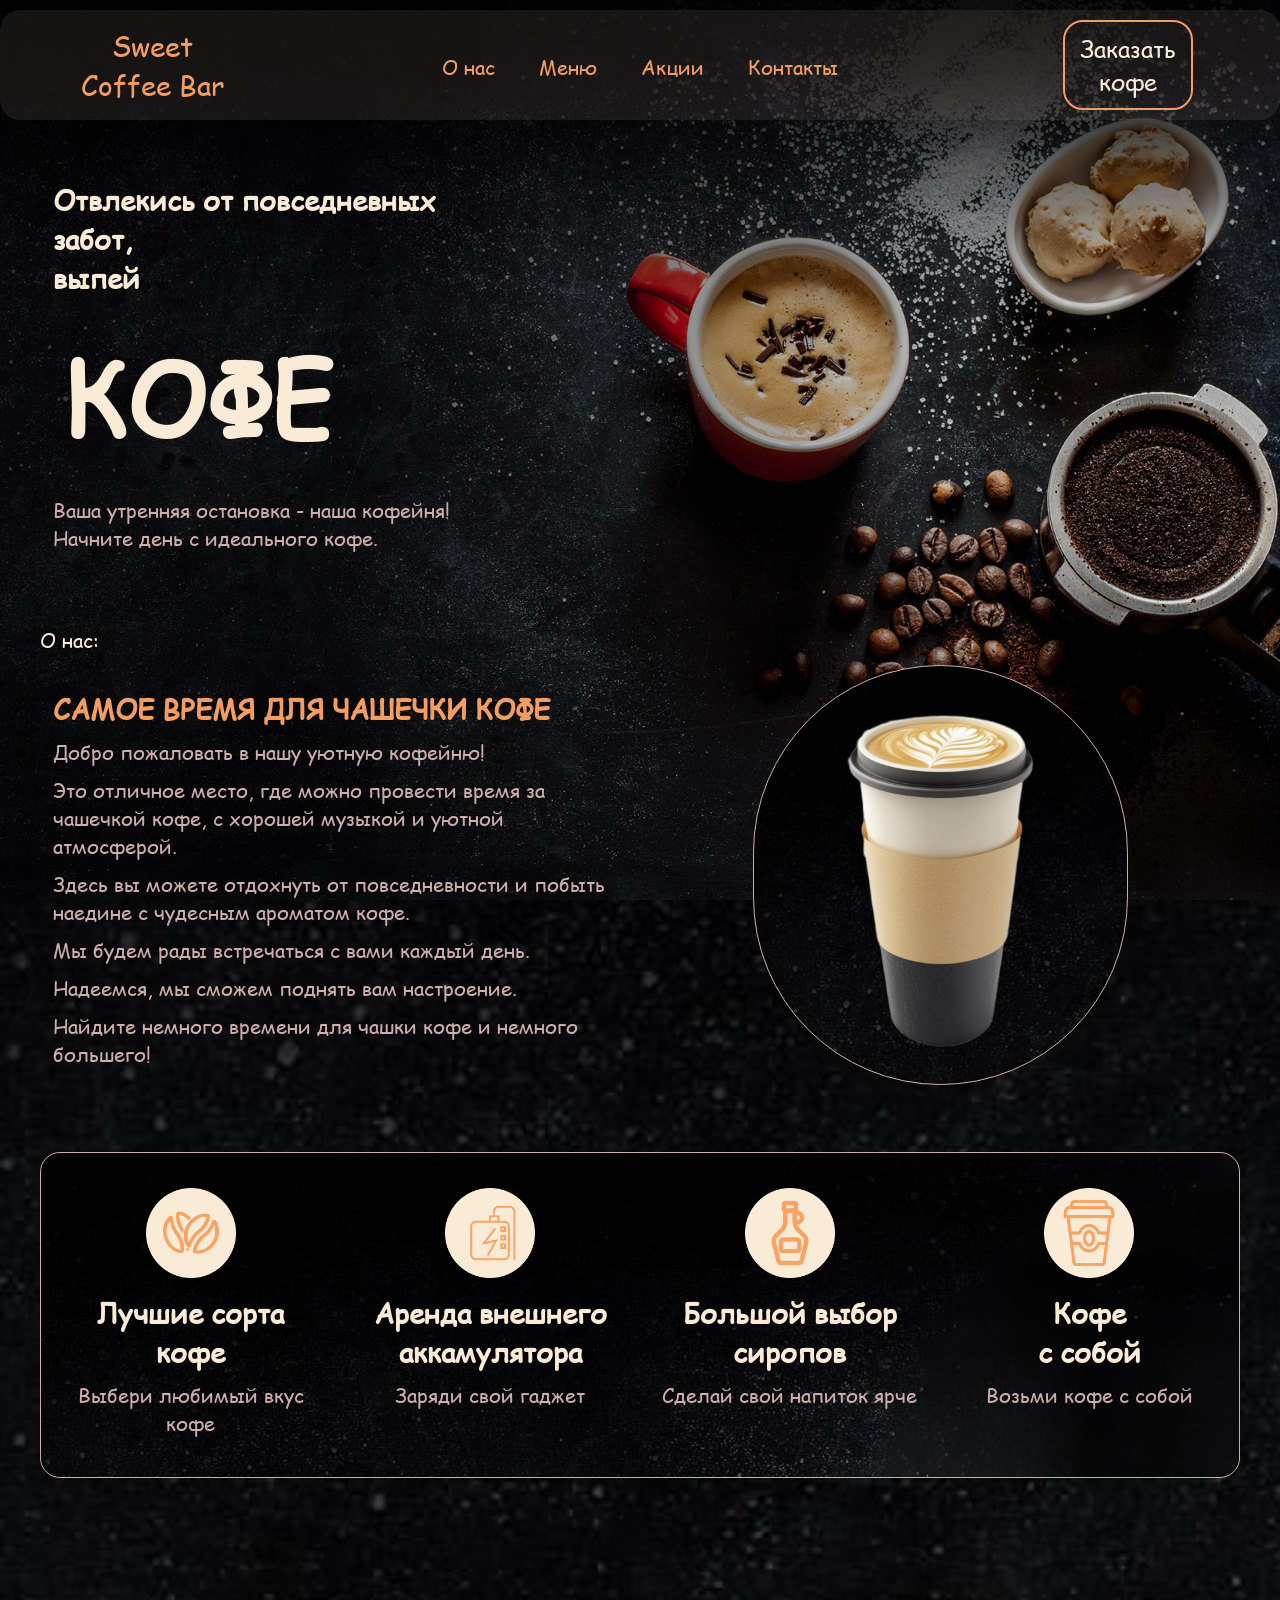
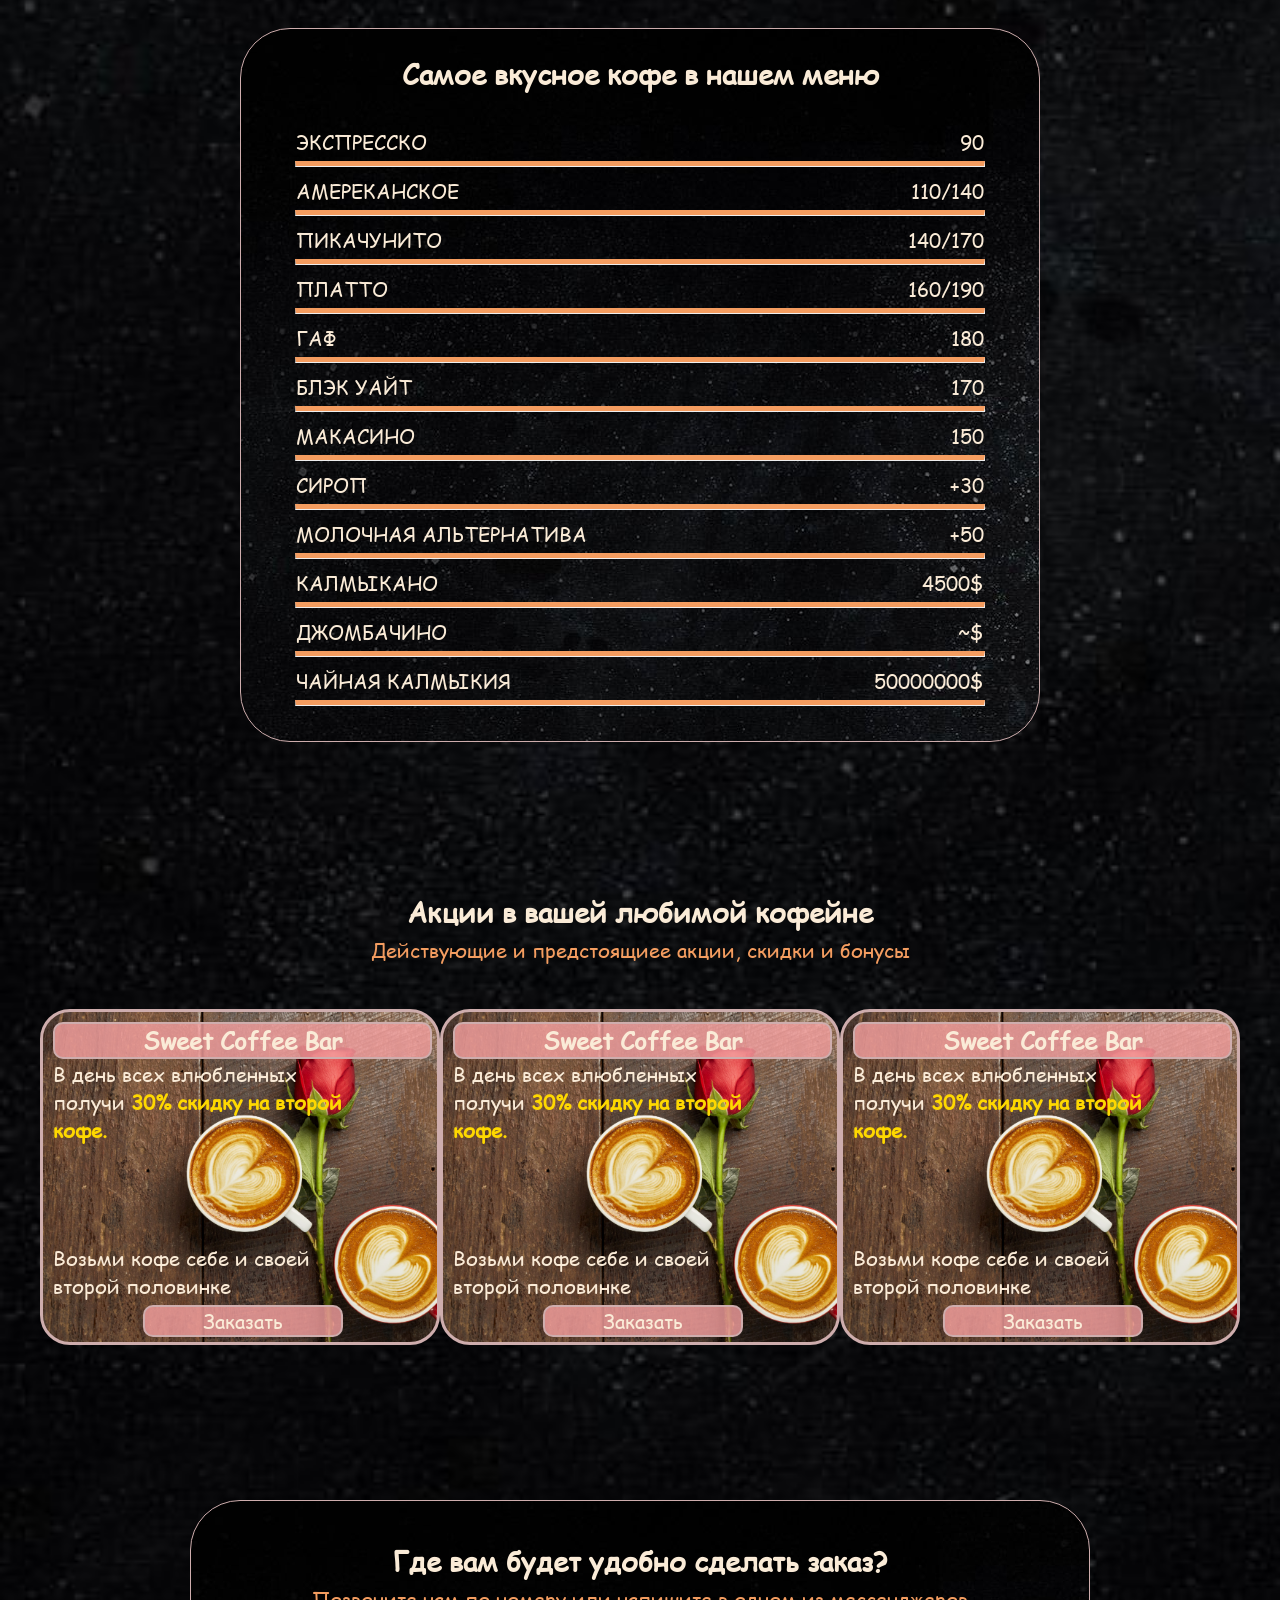
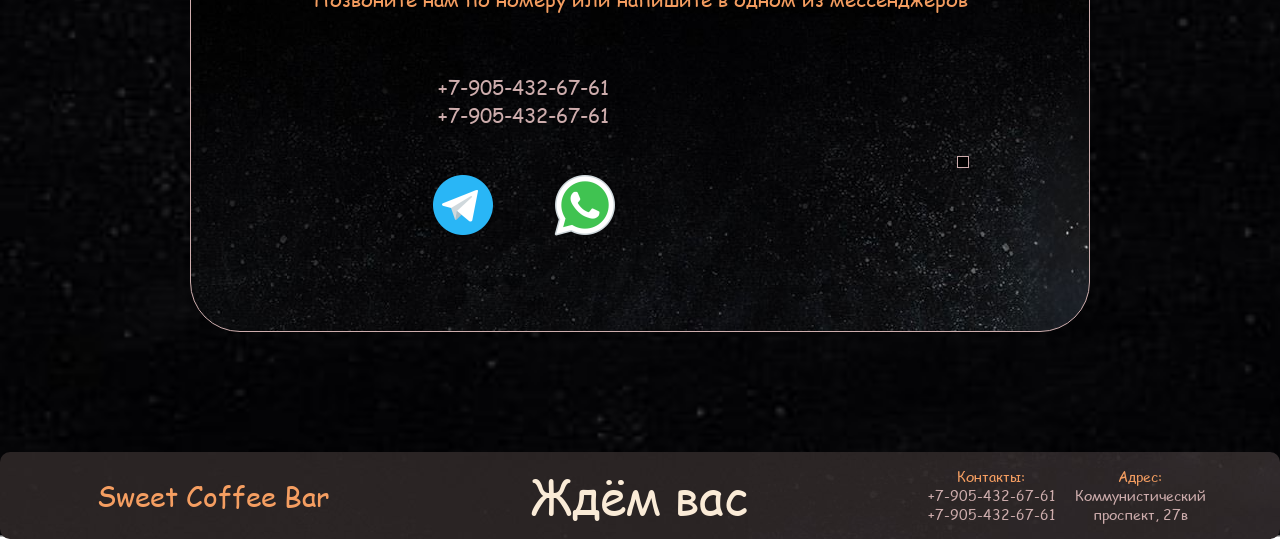
==== commit 2fa2c3b0: "Commit 10.02" ====
--- a/index.html
+++ b/index.html
@@ -124,8 +124,13 @@
                         </div>
                         <hr>
                         <div class="menu__header_row row">
+                            <span class="menu__header_row-item">Калмыкано</span>
+                            <span class="menu__header_row-item-right">4500$</span>
+                        </div>
+                        <hr>
+                        <div class="menu__header_row row">
                             <span class="menu__header_row-item">Джомбачино</span>
-                            <span class="menu__header_row-item-right">250$</span>
+                            <span class="menu__header_row-item-right">~$</span>
                         </div>
                         <hr>
                         <div class="menu__header_row row">
--- a/css/style.css
+++ b/css/style.css
@@ -4,18 +4,33 @@
     --red-gray: rgb(206, 173, 173);
 
 }
+@font-face {
+    font-family: 'Comic Sans MS';
+    src: local('Comic Sans MS-Medium'),
+    url('../font/ComicSansMS.woff2') format('woff2'),
+    url('../font/ComicSansMS-Italic.woff') format('woff');
+    font-weight: 500;
+    font-style: normal;
+    font-display: swap;
+}
 html{   
-    max-width: 1920px;
+    /* max-width: 1920px; */
     margin: 0 auto;
+    scroll-behavior: smooth;       /*Плавная прокрутка*/
+    box-sizing: border-box;
+    font-size: 18px;
+    background-image: url(../img/background-2.png);
+    background-size: cover;
+    
 }
 body{
-    width: 1920px;
+    background-size: cover;
     margin: 0 auto;
     background-image: url(../img/background.jpg);
     background-repeat: no-repeat;
     background-attachment: fixed;
     background-position-x: center;
-    font-family: 'Comic Sans MS', cursive, sans-serif;
+    font-family: 'Comic Sans MS', sans-serif;
     font-size: 24px;
     font-weight: 500;
     color: var(--white);
